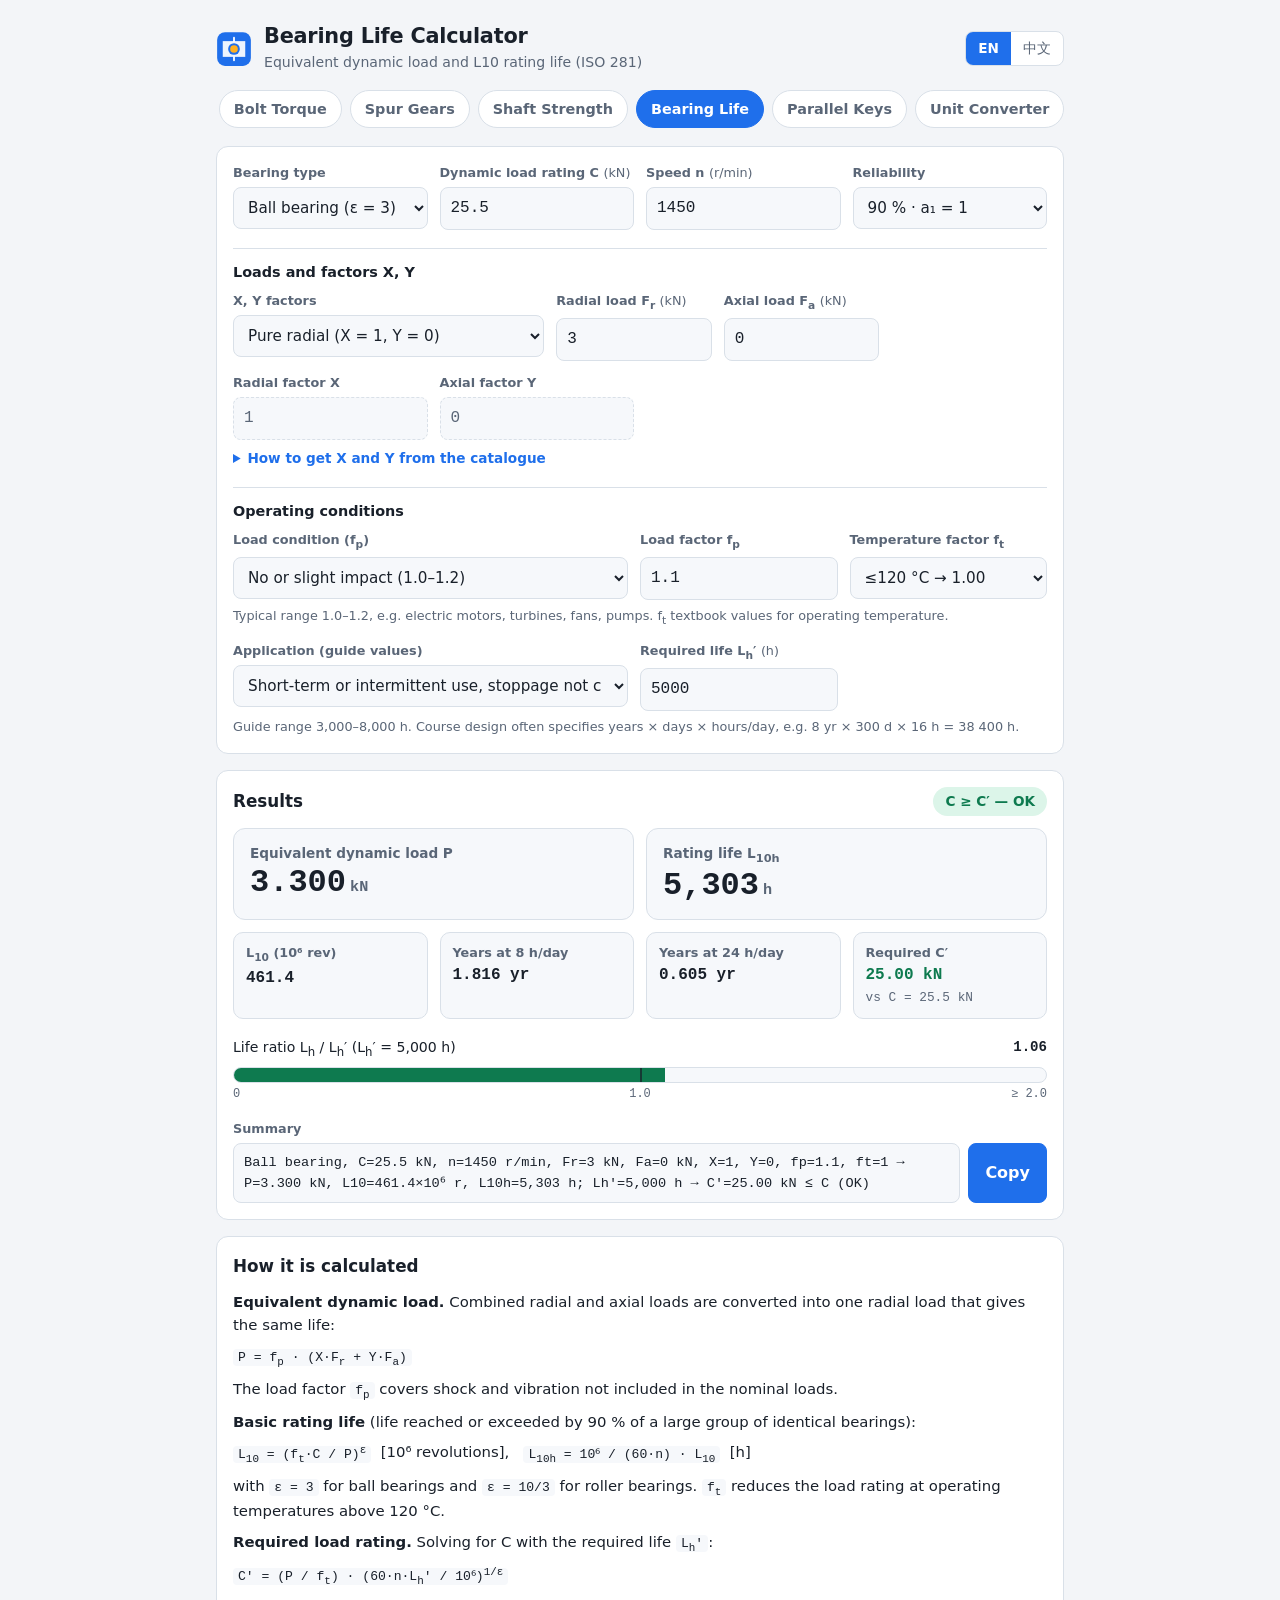
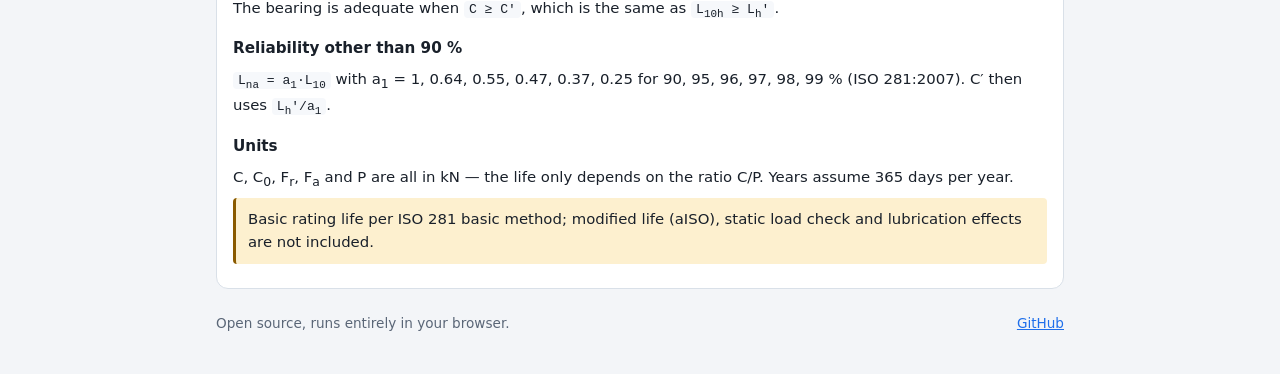
==== bearing.html @ fb66ada6 "Add gear, shaft, bearing, key and unit converter tools Spur gear geometry with profile shift and con" ====
<!doctype html>
<html lang="en">
<head>
<meta charset="utf-8">
<meta name="viewport" content="width=device-width, initial-scale=1">
<title>Bearing Life Calculator — L10 Rating Life &amp; Equivalent Dynamic Load</title>
<meta name="description" content="Free rolling bearing life calculator: equivalent dynamic load P, basic rating life L10 and L10h per ISO 281, required dynamic load rating C′, load, temperature and reliability factors.">
<meta property="og:type" content="website">
<meta property="og:title" content="Bearing Life Calculator — L10 Rating Life &amp; Equivalent Dynamic Load">
<meta property="og:description" content="Equivalent dynamic load, L10 / L10h rating life and required load rating C′ for ball and roller bearings (ISO 281 basic method). Fast, free, works offline.">
<meta name="theme-color" content="#f5f7fa" media="(prefers-color-scheme: light)">
<meta name="theme-color" content="#12161c" media="(prefers-color-scheme: dark)">
<link rel="icon" href="favicon.svg" type="image/svg+xml">
<link rel="stylesheet" href="style.css">
<link rel="stylesheet" href="bearing.css">
<script>
  // 中文用户：在首次绘制前先隐藏页面，等脚本把文字换成中文后再显示，避免先闪一下英文
  (function () {
    var l = null;
    try { l = localStorage.getItem('fitcalc-lang'); } catch (e) {}
    if (!l) l = (navigator.language || '').toLowerCase().indexOf('zh') === 0 ? 'zh' : 'en';
    if (l === 'zh') {
      var h = document.documentElement;
      h.classList.add('i18n-pending');
      setTimeout(function () { h.classList.remove('i18n-pending'); }, 1500);
    }
  })();
</script>
<script type="module" src="bearing-app.js"></script>
</head>
<body data-tool="bearing">
<div class="wrap">
  <header class="top">
    <div class="brand">
      <svg class="logo" viewBox="0 0 32 32" aria-hidden="true"><use href="favicon.svg#g"/></svg>
      <div>
        <h1 data-i18n="h1">Bearing Life Calculator</h1>
        <p class="sub" data-i18n="subtitle">Equivalent dynamic load and L10 rating life (ISO 281)</p>
      </div>
    </div>
    <div class="lang" role="group" aria-label="Language">
      <button type="button" id="lang-en" data-lang="en" aria-pressed="true">EN</button>
      <button type="button" id="lang-zh" data-lang="zh" aria-pressed="false">中文</button>
    </div>
  </header>

  <nav class="nav" id="site-nav" aria-label="Tools"></nav>

  <main>
    <section class="card" aria-labelledby="inputs-h">
      <h2 id="inputs-h" class="visually-hidden" data-i18n="inputsTitle">Inputs</h2>
      <div class="brg-grid">
        <div class="field">
          <label for="type" data-i18n="typeLabel">Bearing type</label>
          <select id="type"></select>
        </div>
        <div class="field">
          <label for="C" data-i18n="cLabel">Dynamic load rating C (kN)</label>
          <input id="C" type="number" inputmode="decimal" step="any" min="0" autocomplete="off">
        </div>
        <div class="field">
          <label for="n" data-i18n="nLabel">Speed n (r/min)</label>
          <input id="n" type="number" inputmode="decimal" step="any" min="0" autocomplete="off">
        </div>
        <div class="field">
          <label for="rel" data-i18n="relLabel">Reliability</label>
          <select id="rel"></select>
        </div>
      </div>

      <h3 class="brg-sub" data-i18n="loadTitle">Loads and factors X, Y</h3>
      <div class="brg-grid brg-grid-xy">
        <div class="field">
          <label for="xy" data-i18n="xyLabel">X, Y factors</label>
          <select id="xy"></select>
        </div>
        <div class="field">
          <label for="Fr" data-i18n="frLabel">Radial load Fr (kN)</label>
          <input id="Fr" type="number" inputmode="decimal" step="any" min="0" autocomplete="off">
        </div>
        <div class="field">
          <label for="Fa" data-i18n="faLabel">Axial load Fa (kN)</label>
          <input id="Fa" type="number" inputmode="decimal" step="any" min="0" autocomplete="off">
        </div>
        <div class="field" id="C0-field">
          <label for="C0" data-i18n="c0Label">Static rating C0 (kN)</label>
          <input id="C0" type="number" inputmode="decimal" step="any" min="0" autocomplete="off">
        </div>
      </div>
      <div class="brg-grid">
        <div class="field">
          <label for="X" data-i18n="xLabel">Radial factor X</label>
          <input id="X" type="number" inputmode="decimal" step="any" min="0" autocomplete="off">
        </div>
        <div class="field">
          <label for="Y" data-i18n="yLabel">Axial factor Y</label>
          <input id="Y" type="number" inputmode="decimal" step="any" min="0" autocomplete="off">
        </div>
      </div>
      <p class="hint" id="xy-hint" aria-live="polite"></p>
      <details class="brg-help">
        <summary data-i18n="xyHelpTitle">How to get X and Y from the catalogue</summary>
        <div data-i18n-html="xyHelpBody"></div>
        <div class="brg-table-wrap">
          <table class="brg-tab" id="dgbb-table" aria-describedby="dgbb-cap"></table>
        </div>
        <p class="hint" id="dgbb-cap" data-i18n="dgbbCaption"></p>
      </details>

      <h3 class="brg-sub" data-i18n="factorTitle">Operating conditions</h3>
      <div class="brg-grid brg-grid-2">
        <div class="field">
          <label for="fpPreset" data-i18n="fpPresetLabel">Load condition</label>
          <select id="fpPreset"></select>
        </div>
        <div class="field">
          <label for="fp" data-i18n="fpLabel">Load factor fp</label>
          <input id="fp" type="number" inputmode="decimal" step="0.05" min="1" autocomplete="off">
        </div>
        <div class="field">
          <label for="ft" data-i18n="ftLabel">Temperature factor ft</label>
          <select id="ft"></select>
        </div>
      </div>
      <p class="hint" id="fp-hint"></p>

      <div class="brg-grid brg-grid-life brg-block">
        <div class="field">
          <label for="lhPreset" data-i18n="lhPresetLabel">Application (guide)</label>
          <select id="lhPreset"></select>
        </div>
        <div class="field">
          <label for="Lh" data-i18n="lhLabel">Required life Lh′ (h)</label>
          <input id="Lh" type="number" inputmode="decimal" step="any" min="0" autocomplete="off">
        </div>
      </div>
      <p class="hint" id="lh-hint"></p>
      <div class="err" id="err" role="alert"></div>
    </section>

    <section class="card" id="results" aria-labelledby="results-h" aria-live="polite">
      <div class="results-head">
        <h2 id="results-h" data-i18n="resultsTitle">Results</h2>
        <span class="badge" id="badge"></span>
      </div>
      <div id="results-body">
        <div class="big-row">
          <div class="big">
            <div class="m-label" data-i18n="pLabel">Equivalent dynamic load P</div>
            <div class="big-val"><span id="r-P">–</span><small>kN</small></div>
          </div>
          <div class="big">
            <div class="m-label" id="r-life-label"></div>
            <div class="big-val"><span id="r-life">–</span><small>h</small></div>
          </div>
        </div>
        <div class="sec-grid brg-sec">
          <div class="metric"><div class="m-label" id="r-L-label"></div><div class="m-val" id="r-L"></div><div class="m-um" id="r-L2"></div></div>
          <div class="metric"><div class="m-label" data-i18n="y8Label">Years at 8 h/day</div><div class="m-val" id="r-y8"></div></div>
          <div class="metric"><div class="m-label" data-i18n="y24Label">Years at 24 h/day</div><div class="m-val" id="r-y24"></div></div>
          <div class="metric"><div class="m-label" data-i18n="creqLabel">Required C′</div><div class="m-val" id="r-creq"></div><div class="m-um" id="r-creq2"></div></div>
        </div>

        <div class="brg-ratio">
          <div class="brg-ratio-head">
            <span id="r-ratio-label"></span>
            <b id="r-ratio"></b>
          </div>
          <div class="brg-bar" id="bar" role="img"><span id="bar-fill"></span></div>
          <div class="brg-scale"><span>0</span><span>1.0</span><span>≥ 2.0</span></div>
        </div>

        <div class="summary">
          <div class="summary-label" data-i18n="summaryTitle">Summary</div>
          <div class="summary-row">
            <code id="summary" class="summary-text"></code>
            <button type="button" id="copy" class="btn" data-i18n="copy">Copy</button>
          </div>
        </div>
      </div>
    </section>

    <section class="card about" aria-labelledby="about-h">
      <h2 id="about-h" data-i18n="aboutTitle">How it is calculated</h2>
      <div id="about" data-i18n-html="aboutBody"></div>
      <p class="disclaimer" data-i18n="disclaimer">Basic rating life per ISO 281 basic method; modified life (aISO), static load check and lubrication effects are not included.</p>
    </section>
  </main>

  <footer class="foot">
    <span data-i18n="footerText">Open source, runs entirely in your browser.</span>
    <a href="https://github.com/sihuihe33-prog/fit-calculator" target="_blank" rel="noopener" data-i18n="footerLink">GitHub</a>
  </footer>
</div>
</body>
</html>
---- style.css ----
:root {
  --bg: #f3f5f8;
  --surface: #ffffff;
  --surface-2: #f6f8fb;
  --text: #19202a;
  --muted: #5a6677;
  --border: #d9e0e8;
  --accent: #1f6feb;
  --accent-text: #ffffff;
  --focus: #1f6feb;
  --hole: #2b7de9;
  --hole-fill: rgba(43, 125, 233, .22);
  --shaft: #e07a10;
  --shaft-fill: rgba(224, 122, 16, .24);
  --grid: #e3e8ee;
  --clearance: #0e7a4f;
  --clearance-bg: #dcf5e9;
  --transition: #8a5a00;
  --transition-bg: #fdf0cf;
  --interference: #b4232c;
  --interference-bg: #fde3e4;
  --error: #b4232c;
  --mono: ui-monospace, "SF Mono", Menlo, Consolas, "Liberation Mono", monospace;
  --sans: system-ui, -apple-system, "Segoe UI", Roboto, "PingFang SC", "Microsoft YaHei", "Noto Sans CJK SC", "Helvetica Neue", Arial, sans-serif;
  color-scheme: light dark;
}

@media (prefers-color-scheme: dark) {
  :root {
    --bg: #12161c;
    --surface: #1a2029;
    --surface-2: #212833;
    --text: #e6ebf2;
    --muted: #9aa7b8;
    --border: #2d3644;
    --accent: #5b9bff;
    --accent-text: #0b1220;
    --focus: #7db0ff;
    --hole: #6aa8ff;
    --hole-fill: rgba(106, 168, 255, .25);
    --shaft: #ffa94d;
    --shaft-fill: rgba(255, 169, 77, .25);
    --grid: #29313d;
    --clearance: #5fdca0;
    --clearance-bg: #12362a;
    --transition: #ffd166;
    --transition-bg: #3a2e0e;
    --interference: #ff8a90;
    --interference-bg: #401a1d;
    --error: #ff8a90;
  }
}

* { box-sizing: border-box; }

html { -webkit-text-size-adjust: 100%; }

body {
  margin: 0;
  background: var(--bg);
  color: var(--text);
  font-family: var(--sans);
  font-size: 16px;
  line-height: 1.55;
}

.wrap {
  max-width: 880px;
  margin: 0 auto;
  padding: 16px;
}

.visually-hidden {
  position: absolute !important;
  width: 1px; height: 1px;
  overflow: hidden;
  clip: rect(0 0 0 0);
  white-space: nowrap;
}

/* header */
.top {
  display: flex;
  align-items: center;
  justify-content: space-between;
  gap: 12px;
  padding: 8px 0 16px;
}
.brand { display: flex; align-items: center; gap: 12px; min-width: 0; }
.logo { width: 36px; height: 36px; flex: none; }
h1 { margin: 0; font-size: 1.3rem; line-height: 1.25; letter-spacing: -.01em; }
.sub { margin: 2px 0 0; color: var(--muted); font-size: .88rem; }

.lang {
  display: inline-flex;
  border: 1px solid var(--border);
  border-radius: 8px;
  overflow: hidden;
  background: var(--surface);
  flex: none;
}
.lang button {
  font: inherit;
  font-size: .85rem;
  padding: 6px 12px;
  border: 0;
  background: transparent;
  color: var(--muted);
  cursor: pointer;
}
.lang button[aria-pressed="true"] { background: var(--accent); color: var(--accent-text); font-weight: 600; }

/* cards */
.card {
  background: var(--surface);
  border: 1px solid var(--border);
  border-radius: 12px;
  padding: 16px;
  margin-bottom: 16px;
}
.card h2 { margin: 0 0 12px; font-size: 1.05rem; }

/* forms */
.grid-inputs { display: grid; grid-template-columns: 1fr 1fr; gap: 12px; }
.selects { display: grid; grid-template-columns: repeat(4, 1fr); gap: 12px; margin-top: 12px; }
.field { min-width: 0; }
label { display: block; font-size: .8rem; color: var(--muted); margin-bottom: 4px; font-weight: 600; }

input, select, .btn {
  font: inherit;
  color: var(--text);
}
input[type="number"], input[type="text"], select {
  width: 100%;
  min-height: 42px;
  padding: 8px 10px;
  background: var(--surface-2);
  border: 1px solid var(--border);
  border-radius: 8px;
  font-family: var(--mono);
  font-variant-numeric: tabular-nums;
  font-size: 1rem;
}
input[aria-invalid="true"] { border-color: var(--error); }
.err { min-height: 0; color: var(--error); font-size: .82rem; margin-top: 4px; }
.err:empty { display: none; }

:focus-visible { outline: 2px solid var(--focus); outline-offset: 2px; }

/* quick picks */
.quick { margin-top: 16px; }
.quick-title { font-size: .8rem; color: var(--muted); font-weight: 600; margin-bottom: 6px; }
.chips { display: flex; flex-wrap: wrap; gap: 8px; }
.chip {
  font: inherit;
  font-size: .82rem;
  display: inline-flex;
  flex-direction: column;
  align-items: flex-start;
  gap: 0;
  padding: 6px 10px;
  line-height: 1.3;
  border: 1px solid var(--border);
  border-radius: 8px;
  background: var(--surface-2);
  color: var(--text);
  cursor: pointer;
  text-align: left;
}
.chip b { font-family: var(--mono); font-size: .92rem; }
.chip span { color: var(--muted); font-size: .75rem; }
.chip:hover { border-color: var(--accent); }
.chip[aria-pressed="true"] { background: var(--accent); border-color: var(--accent); color: var(--accent-text); }
.chip[aria-pressed="true"] span { color: inherit; opacity: .85; }
.use { margin: 10px 0 0; color: var(--muted); font-size: .88rem; min-height: 1.4em; }
.use:empty { display: none; }

/* results */
.results-head { display: flex; align-items: center; justify-content: space-between; gap: 12px; margin-bottom: 12px; }
.results-head h2 { margin: 0; }
.badge {
  font-size: .85rem;
  font-weight: 700;
  padding: 4px 12px;
  border-radius: 999px;
  white-space: nowrap;
}
.badge.clearance { color: var(--clearance); background: var(--clearance-bg); }
.badge.transition { color: var(--transition); background: var(--transition-bg); }
.badge.interference { color: var(--interference); background: var(--interference-bg); }

.notice {
  color: var(--error);
  background: var(--interference-bg);
  border-radius: 8px;
  padding: 10px 12px;
  font-size: .92rem;
}

.table-wrap { overflow-x: auto; }
table.data { width: 100%; border-collapse: collapse; font-size: .92rem; }
table.data th, table.data td { padding: 8px 8px; border-bottom: 1px solid var(--border); text-align: right; vertical-align: top; }
table.data th:first-child, table.data td:first-child { text-align: left; color: var(--muted); font-weight: 500; padding-left: 0; }
table.data thead th { font-size: .8rem; color: var(--muted); border-bottom: 2px solid var(--border); }
table.data thead th[data-i18n="hole"] { color: var(--hole); }
table.data thead th[data-i18n="shaft"] { color: var(--shaft); }
table.data td { font-family: var(--mono); font-variant-numeric: tabular-nums; }
table.data td .sub-v { display: block; color: var(--muted); font-size: .8rem; }
table.data td.code { font-weight: 700; }

.clearances { display: grid; grid-template-columns: 1fr 1fr; gap: 12px; margin-top: 16px; }
.metric {
  background: var(--surface-2);
  border: 1px solid var(--border);
  border-radius: 10px;
  padding: 10px 12px;
}
.metric .m-label { font-size: .8rem; color: var(--muted); font-weight: 600; }
.metric .m-val { font-family: var(--mono); font-variant-numeric: tabular-nums; font-size: 1.15rem; font-weight: 700; }
.metric .m-um { font-family: var(--mono); color: var(--muted); font-size: .8rem; }

.summary { margin-top: 16px; }
.summary-label { font-size: .8rem; color: var(--muted); font-weight: 600; margin-bottom: 4px; }
.summary-row { display: flex; gap: 8px; align-items: stretch; }
.summary-text {
  flex: 1;
  min-width: 0;
  background: var(--surface-2);
  border: 1px solid var(--border);
  border-radius: 8px;
  padding: 8px 10px;
  font-family: var(--mono);
  font-size: .85rem;
  overflow-wrap: anywhere;
  user-select: all;
}
.btn {
  flex: none;
  padding: 0 16px;
  min-height: 42px;
  border: 1px solid var(--accent);
  background: var(--accent);
  color: var(--accent-text);
  border-radius: 8px;
  font-weight: 600;
  cursor: pointer;
}
.btn:hover { filter: brightness(1.08); }

/* diagram */
.diagram { width: 100%; }
.diagram svg { display: block; width: 100%; height: auto; }
.diagram .grid { stroke: var(--grid); stroke-width: 1; }
.diagram .zero { stroke: var(--text); stroke-width: 1.5; }
.diagram .z-hole { fill: var(--hole-fill); stroke: var(--hole); stroke-width: 1.5; }
.diagram .z-shaft { fill: var(--shaft-fill); stroke: var(--shaft); stroke-width: 1.5; }
.diagram text { font-family: var(--mono); font-size: 12px; fill: var(--muted); }
.diagram .halo { paint-order: stroke; stroke: var(--surface); stroke-width: 3px; stroke-linejoin: round; }
.diagram .t-zero { fill: var(--text); font-weight: 700; }
.diagram .t-hole { fill: var(--hole); font-weight: 700; font-size: 13px; }
.diagram .t-shaft { fill: var(--shaft); font-weight: 700; font-size: 13px; }
.diagram .t-dev { fill: var(--text); }
.diagram .empty { color: var(--muted); font-size: .9rem; padding: 24px 0; text-align: center; }

/* about */
.about p, .about li { font-size: .93rem; }
.about ul { padding-left: 1.2em; margin: .4em 0; }
.about p { margin: .5em 0; }
.disclaimer {
  margin-top: 14px;
  padding: 10px 12px;
  border-left: 3px solid var(--transition);
  background: var(--transition-bg);
  border-radius: 4px;
  font-size: .88rem;
}

.foot {
  display: flex;
  flex-wrap: wrap;
  gap: 8px 16px;
  justify-content: space-between;
  color: var(--muted);
  font-size: .85rem;
  padding: 8px 0 24px;
}
.foot a { color: var(--accent); }

@media (max-width: 640px) {
  .selects { grid-template-columns: 1fr 1fr; }
  .grid-inputs { grid-template-columns: 1fr; }
  h1 { font-size: 1.1rem; }
  .sub { display: none; }
  .logo { width: 30px; height: 30px; }
  .clearances { grid-template-columns: 1fr; }
  table.data { font-size: .85rem; }
  table.data th, table.data td { padding: 7px 4px; }
  .summary-row { flex-direction: column; }
  .btn { min-height: 40px; }
}

/* ---- site nav ---- */
/* 工具多了以后单行横向滚动，避免在手机上挤成好几行 */
.nav {
  display: flex; gap: 8px; margin: 0 0 16px; flex-wrap: nowrap;
  overflow-x: auto; scrollbar-width: none; -webkit-overflow-scrolling: touch;
  padding-bottom: 2px;
}
.nav::-webkit-scrollbar { display: none; }
.nav a {
  flex: none; white-space: nowrap;
  padding: 7px 14px;
  border: 1px solid var(--border);
  border-radius: 999px;
  background: var(--surface);
  color: var(--muted);
  font-size: .9rem;
  font-weight: 600;
  text-decoration: none;
}
.nav a:hover { border-color: var(--accent); color: var(--text); }
.nav a[aria-current="page"] { background: var(--accent); border-color: var(--accent); color: var(--accent-text); }

/* ---- bolt torque page ---- */
:root {
  --seg-pitch: #0e7a4f;
  --seg-thread: #e07a10;
  --seg-head: #2b7de9;
}
@media (prefers-color-scheme: dark) {
  :root { --seg-pitch: #5fdca0; --seg-thread: #ffa94d; --seg-head: #6aa8ff; }
}
.bolt-inputs { display: grid; grid-template-columns: repeat(4, 1fr); gap: 12px; }
.bolt-friction { display: grid; grid-template-columns: 2fr 1fr 1fr 1fr; gap: 12px; margin-top: 12px; }
.hint { color: var(--muted); font-size: .8rem; margin: 6px 0 0; }
.big-row { display: grid; grid-template-columns: 1fr 1fr; gap: 12px; }
.big {
  background: var(--surface-2);
  border: 1px solid var(--border);
  border-radius: 12px;
  padding: 14px 16px;
}
.big .m-label { font-size: .85rem; color: var(--muted); font-weight: 600; }
.big .big-val { font-family: var(--mono); font-variant-numeric: tabular-nums; font-size: 2rem; font-weight: 700; line-height: 1.2; }
.big .big-val small { font-size: .95rem; font-weight: 600; color: var(--muted); margin-left: 4px; }
.sec-grid { display: grid; grid-template-columns: repeat(5, 1fr); gap: 12px; margin-top: 12px; }
.sec-grid .metric .m-val { font-size: 1rem; }
.breakdown { margin-top: 20px; }
.breakdown h3, .ref-title { margin: 0 0 8px; font-size: .95rem; }
.stack { display: flex; height: 28px; border-radius: 8px; overflow: hidden; border: 1px solid var(--border); background: var(--surface-2); }
.stack > span { display: block; min-width: 0; }
.seg-pitch { background: var(--seg-pitch); }
.seg-thread { background: var(--seg-thread); }
.seg-head { background: var(--seg-head); }
.legend { list-style: none; margin: 10px 0 0; padding: 0; display: flex; flex-wrap: wrap; gap: 6px 16px; font-size: .88rem; }
.legend li { display: flex; align-items: center; gap: 6px; }
.legend i { width: 12px; height: 12px; border-radius: 3px; flex: none; }
.legend b { font-family: var(--mono); font-variant-numeric: tabular-nums; }
.ref-wrap { overflow-x: auto; max-height: 420px; overflow-y: auto; }
table.ref { width: 100%; border-collapse: collapse; font-size: .92rem; }
table.ref th, table.ref td { padding: 7px 8px; border-bottom: 1px solid var(--border); text-align: right; font-variant-numeric: tabular-nums; }
table.ref th:first-child, table.ref td:first-child { text-align: left; }
table.ref thead th { position: sticky; top: 0; background: var(--surface); font-size: .8rem; color: var(--muted); border-bottom: 2px solid var(--border); }
table.ref td { font-family: var(--mono); }
table.ref tbody tr { cursor: pointer; }
table.ref tbody tr:hover { background: var(--surface-2); }
table.ref tbody tr.sel { background: var(--accent); color: var(--accent-text); font-weight: 700; }
table.ref tbody tr.sel td { border-color: var(--accent); }
.about h3 { font-size: .95rem; margin: 1em 0 .2em; }
.about code { font-family: var(--mono); font-size: .88em; background: var(--surface-2); padding: 1px 5px; border-radius: 4px; overflow-wrap: anywhere; }

@media (max-width: 640px) {
  .bolt-inputs { grid-template-columns: 1fr 1fr; }
  .bolt-friction { grid-template-columns: 1fr 1fr; }
  .bolt-friction .field:first-child { grid-column: 1 / -1; }
  .sec-grid { grid-template-columns: 1fr 1fr; }
  .big .big-val { font-size: 1.6rem; }
  .big { padding: 12px; }
}

/* 中文界面加载前隐藏页面，防止先闪一下英文（见页面头部的内联脚本） */
html.i18n-pending body { visibility: hidden; }

/* ---- home: tool directory ---- */
.tool-grid {
  list-style: none; margin: 0 0 16px; padding: 0;
  display: grid; gap: 12px; grid-template-columns: repeat(auto-fill, minmax(240px, 1fr));
}
.tool-card {
  display: flex; flex-direction: column; gap: 6px; height: 100%;
  padding: 16px; border: 1px solid var(--border); border-radius: 12px;
  background: var(--surface); color: var(--text); text-decoration: none;
  transition: border-color .15s, transform .15s;
}
.tool-card:hover { border-color: var(--accent); transform: translateY(-1px); }
.tool-card:focus-visible { outline: 2px solid var(--focus); outline-offset: 2px; }
.tool-name { font-weight: 700; font-size: 1.05rem; }
.tool-desc { color: var(--muted); font-size: .92rem; line-height: 1.5; flex: 1; }
.tool-open { color: var(--accent); font-weight: 600; font-size: .9rem; }
.note { color: var(--muted); font-size: .88rem; line-height: 1.6; }
---- bearing.css ----
/* 轴承寿命页面专用样式（共享样式见 style.css） */
.brg-grid { display: grid; grid-template-columns: repeat(4, 1fr); gap: 12px; }
.brg-grid + .brg-grid, .brg-block { margin-top: 12px; }
.brg-grid-2 { grid-template-columns: 2fr 1fr 1fr; }
.brg-grid-xy { grid-template-columns: 2fr 1fr 1fr 1fr; }
.brg-grid-life { grid-template-columns: 2fr 1fr 1fr; }
.brg-sub { margin: 18px 0 8px; font-size: .9rem; padding-top: 12px; border-top: 1px solid var(--border); }
.field .unit { font-weight: 500; }
input[readonly] { color: var(--muted); border-style: dashed; }
.field[hidden] { display: none; }
.hint.warn { color: var(--transition); }

details.brg-help { margin-top: 8px; font-size: .86rem; }
details.brg-help summary { cursor: pointer; color: var(--accent); font-weight: 600; font-size: .85rem; }
details.brg-help p { margin: .5em 0; }
.brg-table-wrap { overflow-x: auto; }
table.brg-tab { border-collapse: collapse; font-size: .82rem; margin: 6px 0; }
table.brg-tab th, table.brg-tab td { padding: 4px 8px; border-bottom: 1px solid var(--border); text-align: right; font-variant-numeric: tabular-nums; }
table.brg-tab th:first-child, table.brg-tab td:first-child { text-align: left; color: var(--muted); font-weight: 600; }
table.brg-tab td { font-family: var(--mono); }

.badge.pass { color: var(--clearance); background: var(--clearance-bg); }
.badge.fail { color: var(--interference); background: var(--interference-bg); }
.brg-sec { grid-template-columns: repeat(4, 1fr); }
.brg-sec .metric .m-val.ok { color: var(--clearance); }
.brg-sec .metric .m-val.bad { color: var(--interference); }

.brg-ratio { margin-top: 18px; }
.brg-ratio-head { display: flex; justify-content: space-between; gap: 8px; font-size: .88rem; margin-bottom: 6px; }
.brg-ratio-head b { font-family: var(--mono); font-variant-numeric: tabular-nums; }
.brg-bar { position: relative; height: 16px; border-radius: 8px; background: var(--surface-2); border: 1px solid var(--border); overflow: hidden; }
.brg-bar > span { position: absolute; left: 0; top: 0; bottom: 0; background: var(--clearance); }
.brg-bar.fail > span { background: var(--interference); }
/* 刻度线：标尺 0–2 倍，中线表示刚好满足 Lh′ */
.brg-bar::after { content: ""; position: absolute; left: 50%; top: -1px; bottom: -1px; width: 2px; background: var(--text); opacity: .7; }
.brg-scale { display: flex; justify-content: space-between; font-family: var(--mono); font-size: .75rem; color: var(--muted); margin-top: 2px; }

@media (max-width: 640px) {
  .brg-grid, .brg-grid-2, .brg-grid-xy, .brg-grid-life { grid-template-columns: 1fr 1fr; }
  .brg-grid-2 .field:first-child, .brg-grid-xy .field:first-child, .brg-grid-life .field:first-child { grid-column: 1 / -1; }
  .brg-sec { grid-template-columns: 1fr 1fr; }
}

/* 下拉框文字较长，用无衬线字体以免在手机上被截断 */
#type, #rel, #xy, #fpPreset, #ft, #lhPreset { font-family: var(--sans); font-size: .95rem; }
/* 中间刻度 1.0 精确对准 50 % 位置 */
.brg-scale { position: relative; }
.brg-scale span:nth-child(2) { position: absolute; left: 50%; transform: translateX(-50%); }
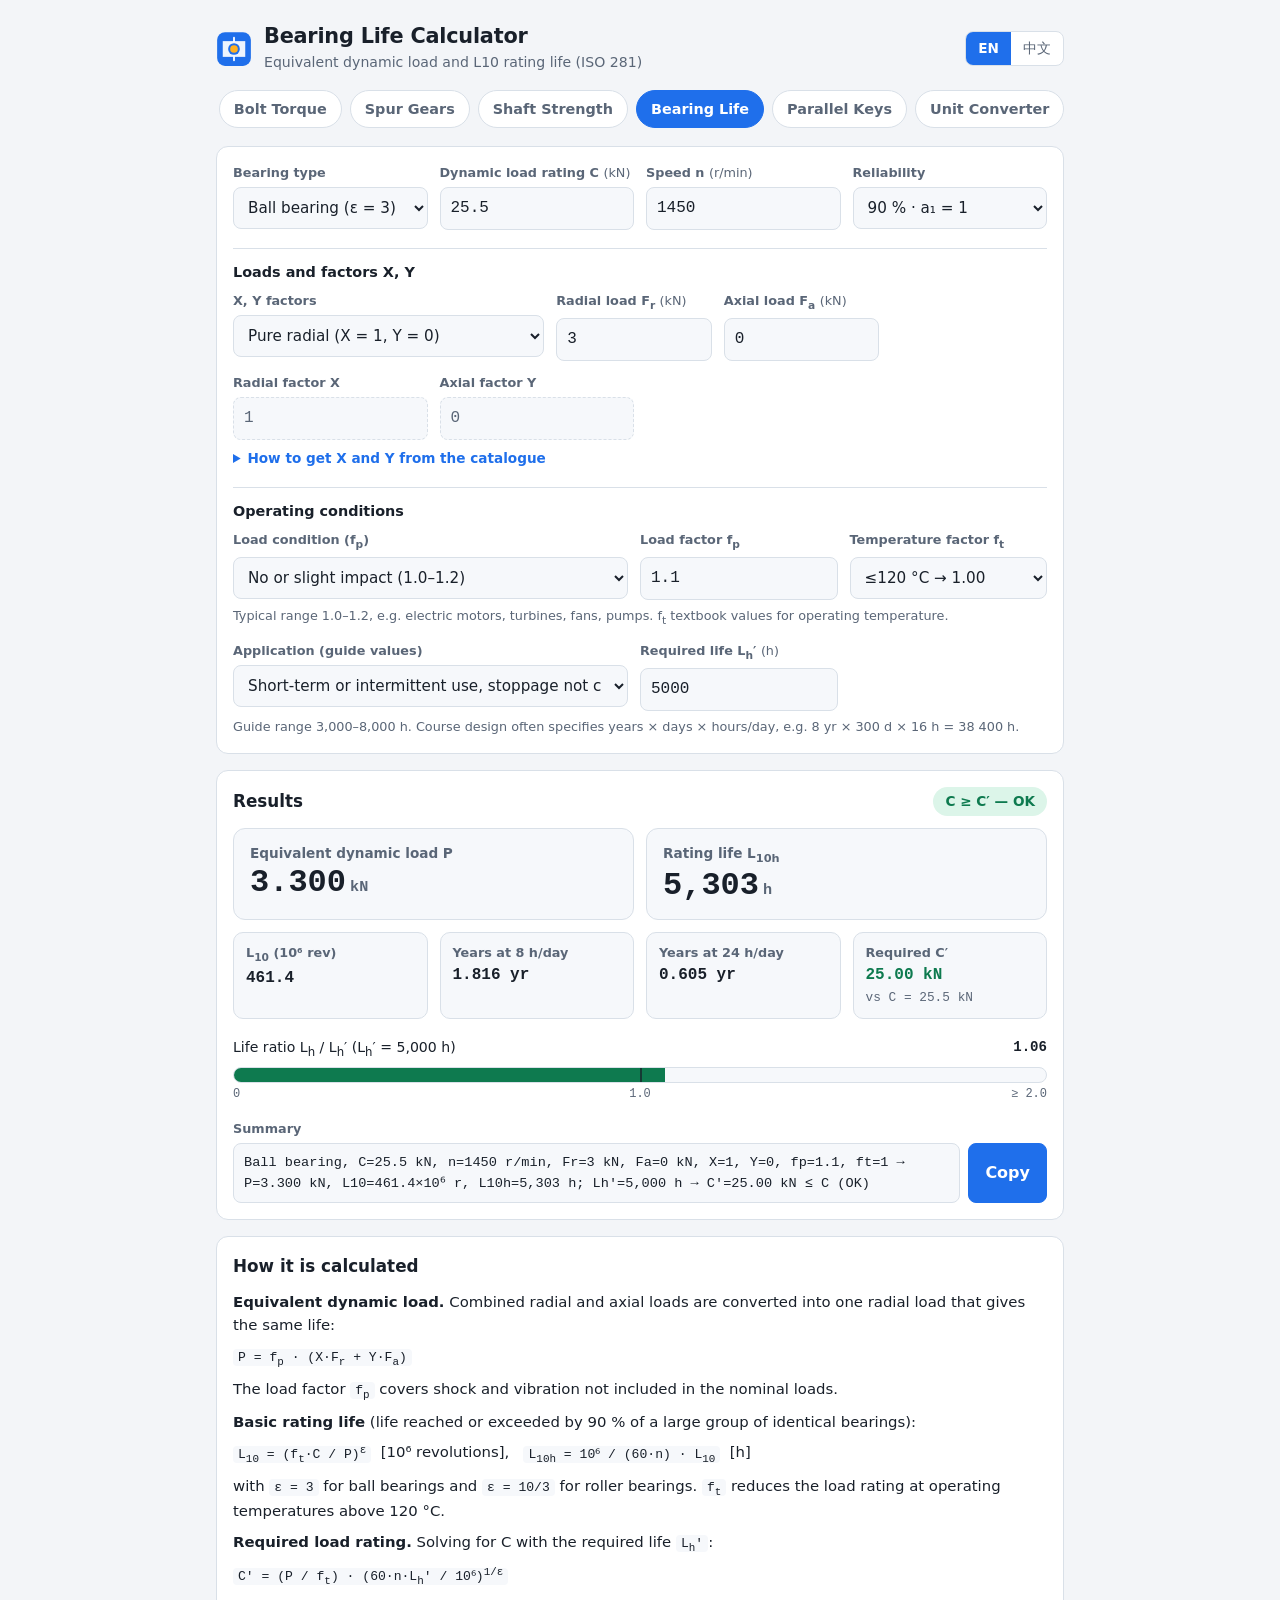
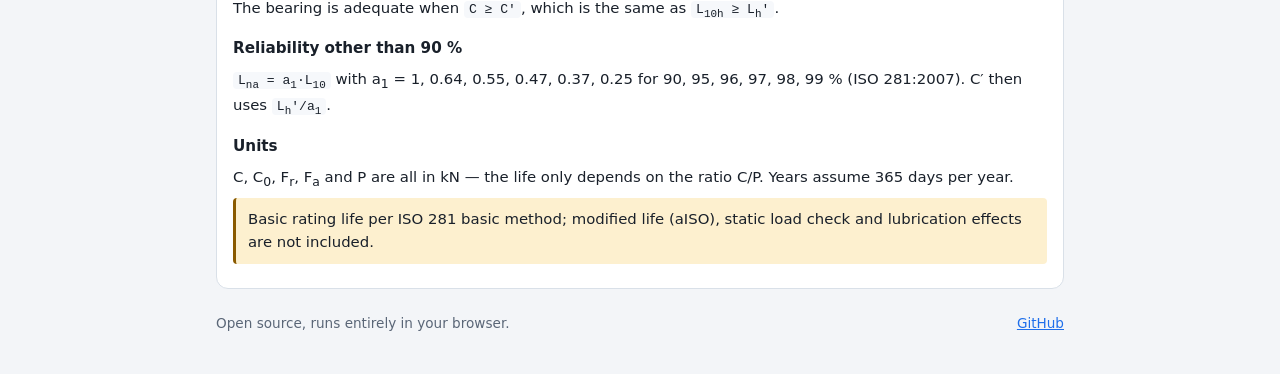
==== commit 289559ab: "Make switching between tools near-instant Prerender same-site links on hover via speculation rules, " ====
--- a/bearing.html
+++ b/bearing.html
@@ -11,8 +11,8 @@
 <meta name="theme-color" content="#f5f7fa" media="(prefers-color-scheme: light)">
 <meta name="theme-color" content="#12161c" media="(prefers-color-scheme: dark)">
 <link rel="icon" href="favicon.svg" type="image/svg+xml">
-<link rel="stylesheet" href="style.css">
-<link rel="stylesheet" href="bearing.css">
+<link rel="stylesheet" href="style.css?v=96fa23a0">
+<link rel="stylesheet" href="bearing.css?v=03c7fd35">
 <script>
   // 中文用户：在首次绘制前先隐藏页面，等脚本把文字换成中文后再显示，避免先闪一下英文
   (function () {
@@ -26,7 +26,9 @@
     }
   })();
 </script>
-<script type="module" src="bearing-app.js"></script>
+<link rel="modulepreload" href="site.js?v=bf0267f5">
+<link rel="modulepreload" href="bearing.js?v=8b79b71f">
+<script type="module" blocking="render" src="bearing-app.js?v=a33d2b37"></script>
 </head>
 <body data-tool="bearing">
 <div class="wrap">
--- a/style.css
+++ b/style.css
@@ -381,20 +381,105 @@
 /* 中文界面加载前隐藏页面，防止先闪一下英文（见页面头部的内联脚本） */
 html.i18n-pending body { visibility: hidden; }
 
-/* ---- home: tool directory ---- */
+/* ---- home ---- */
+body[data-tool="home"] #site-nav { display: none; } /* 首页用卡片导航，顶部药丸导航隐藏 */
+
+.hero {
+  position: relative; overflow: hidden;
+  margin: 4px 0 28px; padding: 32px 24px;
+  border: 1px solid var(--border); border-radius: 20px;
+  background:
+    radial-gradient(120% 140% at 100% 0%, color-mix(in srgb, var(--accent) 16%, transparent) 0%, transparent 55%),
+    radial-gradient(90% 120% at 0% 100%, color-mix(in srgb, #7c3aed 10%, transparent) 0%, transparent 60%),
+    var(--surface);
+}
+/* 背景里淡淡的齿轮轮廓，纯装饰 */
+.hero::after {
+  content: ""; position: absolute; right: -40px; top: -40px; width: 220px; height: 220px;
+  border-radius: 50%; opacity: .07;
+  background: repeating-conic-gradient(var(--text) 0 6deg, transparent 6deg 22.5deg);
+  -webkit-mask: radial-gradient(circle, transparent 0 46%, #000 47% 62%, transparent 63%);
+          mask: radial-gradient(circle, transparent 0 46%, #000 47% 62%, transparent 63%);
+  pointer-events: none;
+}
+.hero-eyebrow {
+  display: inline-block; margin: 0 0 12px; padding: 4px 10px; border-radius: 999px;
+  background: color-mix(in srgb, var(--accent) 12%, transparent); color: var(--accent);
+  font-size: .8rem; font-weight: 700; letter-spacing: .02em;
+}
+.hero-title { margin: 0 0 12px; font-size: clamp(1.6rem, 4.6vw, 2.4rem); line-height: 1.2; letter-spacing: -.01em; }
+.hero-text { margin: 0 0 20px; max-width: 46em; color: var(--muted); font-size: 1rem; line-height: 1.7; }
+.hero-stats { list-style: none; margin: 0; padding: 0; display: flex; flex-wrap: wrap; gap: 8px; }
+.hero-stats li {
+  padding: 6px 12px; border-radius: 10px; border: 1px solid var(--border);
+  background: var(--surface-2); font-size: .85rem; font-weight: 600; color: var(--text);
+}
+
+.grid-title { margin: 0 0 12px; font-size: 1rem; color: var(--muted); font-weight: 700; letter-spacing: .02em; }
 .tool-grid {
-  list-style: none; margin: 0 0 16px; padding: 0;
-  display: grid; gap: 12px; grid-template-columns: repeat(auto-fill, minmax(240px, 1fr));
+  list-style: none; margin: 0 0 20px; padding: 0;
+  display: grid; gap: 14px; grid-template-columns: repeat(auto-fill, minmax(250px, 1fr));
 }
 .tool-card {
-  display: flex; flex-direction: column; gap: 6px; height: 100%;
-  padding: 16px; border: 1px solid var(--border); border-radius: 12px;
+  --tc: var(--c);
+  position: relative; display: flex; flex-direction: column; gap: 8px; height: 100%;
+  padding: 18px; border: 1px solid var(--border); border-radius: 16px;
   background: var(--surface); color: var(--text); text-decoration: none;
-  transition: border-color .15s, transform .15s;
-}
-.tool-card:hover { border-color: var(--accent); transform: translateY(-1px); }
-.tool-card:focus-visible { outline: 2px solid var(--focus); outline-offset: 2px; }
-.tool-name { font-weight: 700; font-size: 1.05rem; }
-.tool-desc { color: var(--muted); font-size: .92rem; line-height: 1.5; flex: 1; }
-.tool-open { color: var(--accent); font-weight: 600; font-size: .9rem; }
+  transition: border-color .18s, box-shadow .18s, transform .18s;
+}
+@media (prefers-color-scheme: dark) { .tool-card { --tc: var(--cd); } }
+.tool-card::before { /* 顶部一条工具主题色 */
+  content: ""; position: absolute; left: 18px; right: 18px; top: -1px; height: 3px;
+  border-radius: 0 0 3px 3px; background: var(--tc); opacity: 0; transition: opacity .18s;
+}
+.tool-card:hover {
+  border-color: color-mix(in srgb, var(--tc) 55%, var(--border));
+  box-shadow: 0 10px 28px -12px color-mix(in srgb, var(--tc) 45%, transparent);
+  transform: translateY(-3px);
+}
+.tool-card:hover::before { opacity: 1; }
+.tool-card:focus-visible { outline: 2px solid var(--tc); outline-offset: 2px; }
+.tool-head { display: flex; align-items: center; justify-content: space-between; gap: 8px; margin-bottom: 4px; }
+.tool-icon {
+  display: grid; place-items: center; width: 46px; height: 46px; border-radius: 12px;
+  background: color-mix(in srgb, var(--tc) 13%, transparent); color: var(--tc);
+}
+.tool-icon svg { width: 26px; height: 26px; }
+.tool-tag {
+  padding: 3px 8px; border-radius: 6px; border: 1px solid var(--border);
+  font-family: var(--mono); font-size: .72rem; color: var(--muted); white-space: nowrap;
+}
+.tool-name { font-weight: 700; font-size: 1.1rem; }
+.tool-desc { color: var(--muted); font-size: .92rem; line-height: 1.55; flex: 1; }
+.tool-open { color: var(--tc); font-weight: 700; font-size: .9rem; }
+.tool-open span { display: inline-block; transition: transform .18s; }
+.tool-card:hover .tool-open span { transform: translateX(4px); }
+@media (prefers-reduced-motion: reduce) {
+  .tool-card, .tool-open span { transition: none; }
+  .tool-card:hover { transform: none; }
+}
+@media (max-width: 480px) {
+  .hero { padding: 24px 18px; border-radius: 16px; margin-bottom: 22px; }
+  .hero-text { font-size: .95rem; }
+  .tool-grid { gap: 10px; }
+  /* 手机上改为横排紧凑卡片：左侧图标，右侧名称和说明，一屏能看到大部分工具 */
+  .tool-card {
+    display: grid; grid-template-columns: 46px 1fr auto; grid-template-rows: auto auto;
+    column-gap: 14px; row-gap: 2px; align-items: center; padding: 14px;
+  }
+  .tool-head { grid-row: 1 / 3; margin: 0; }
+  .tool-tag, .tool-open { display: none; }
+  .tool-name { grid-column: 2; font-size: 1rem; }
+  .tool-desc { grid-column: 2; font-size: .85rem; line-height: 1.45; }
+  .tool-card::after { content: "›"; grid-column: 3; grid-row: 1 / 3; color: var(--muted); font-size: 1.4rem; }
+}
 .note { color: var(--muted); font-size: .88rem; line-height: 1.6; }
+
+/* ---- 跨页面切换动画（View Transitions）：页头和导航保持不动，只让内容淡入淡出 ---- */
+@view-transition { navigation: auto; }
+.top { view-transition-name: site-header; }
+#site-nav { view-transition-name: site-nav; }
+::view-transition-old(root), ::view-transition-new(root) { animation-duration: .16s; }
+@media (prefers-reduced-motion: reduce) {
+  @view-transition { navigation: none; }
+}
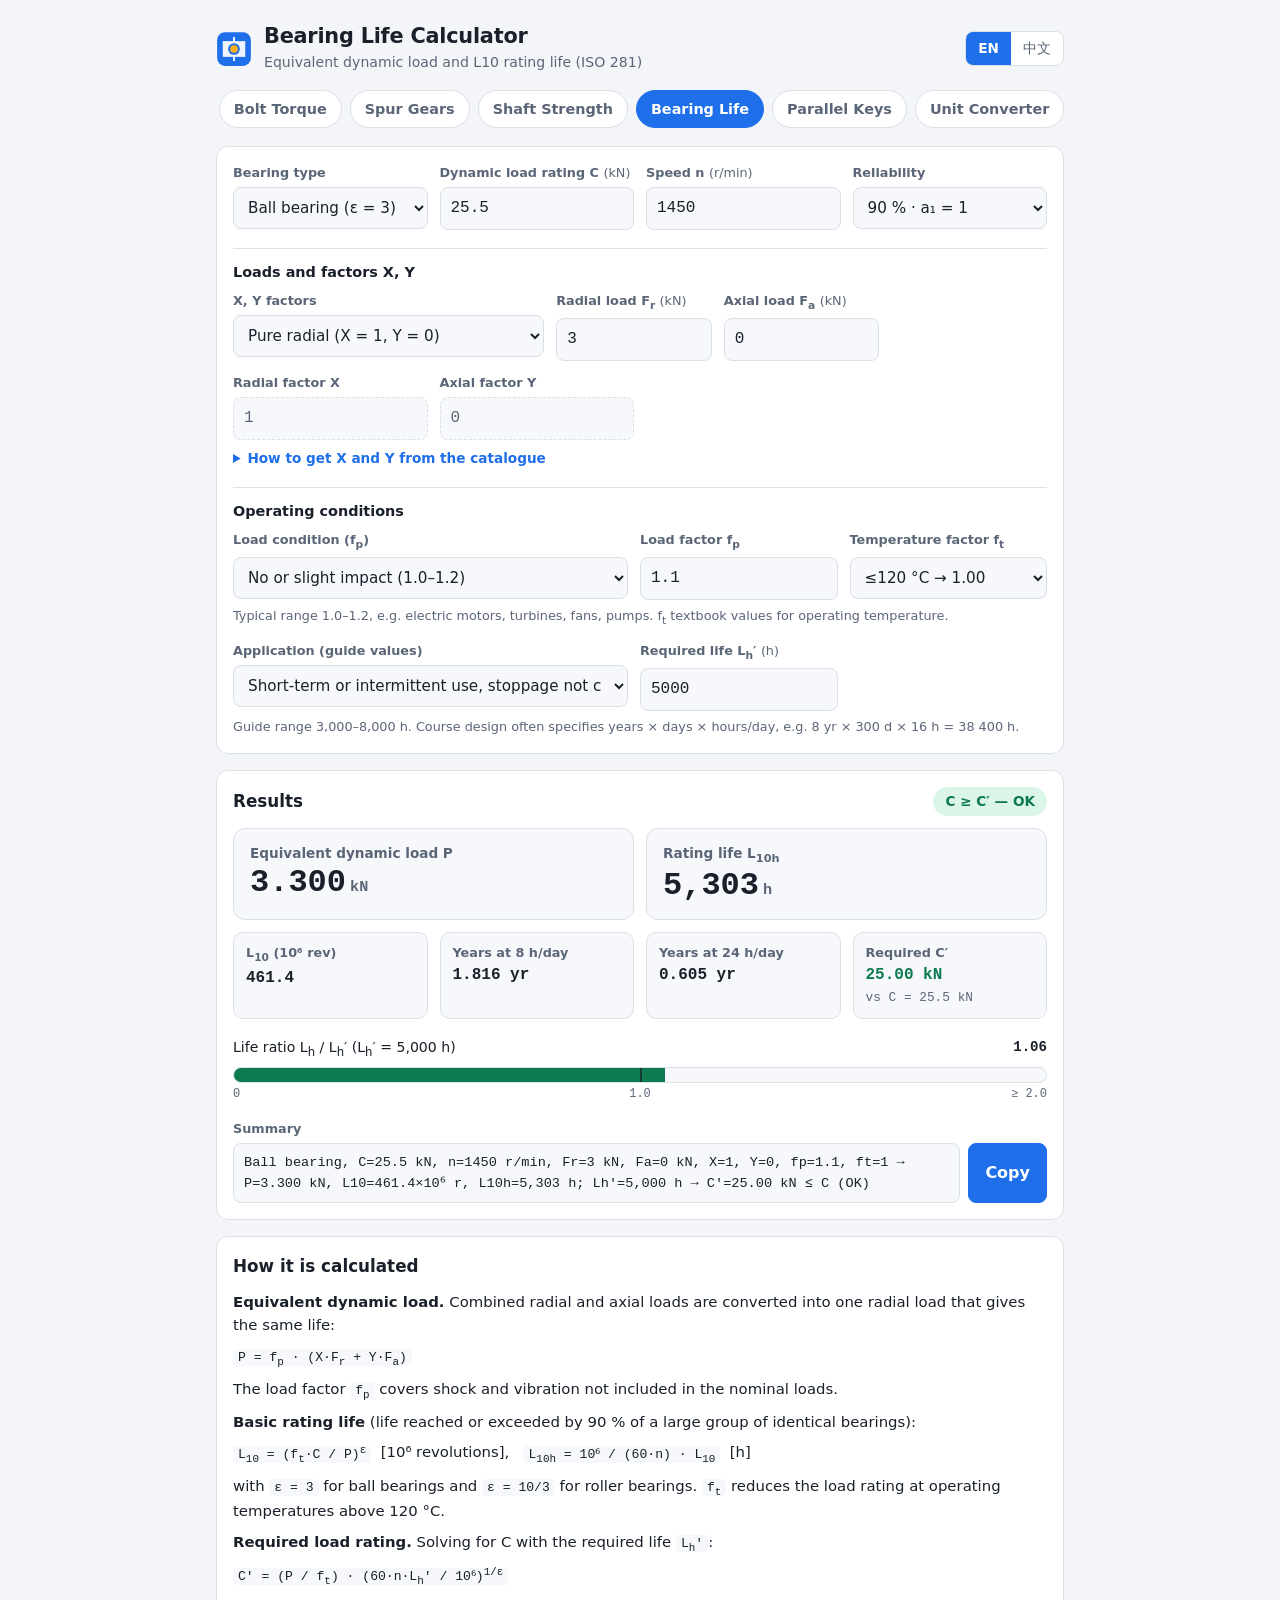
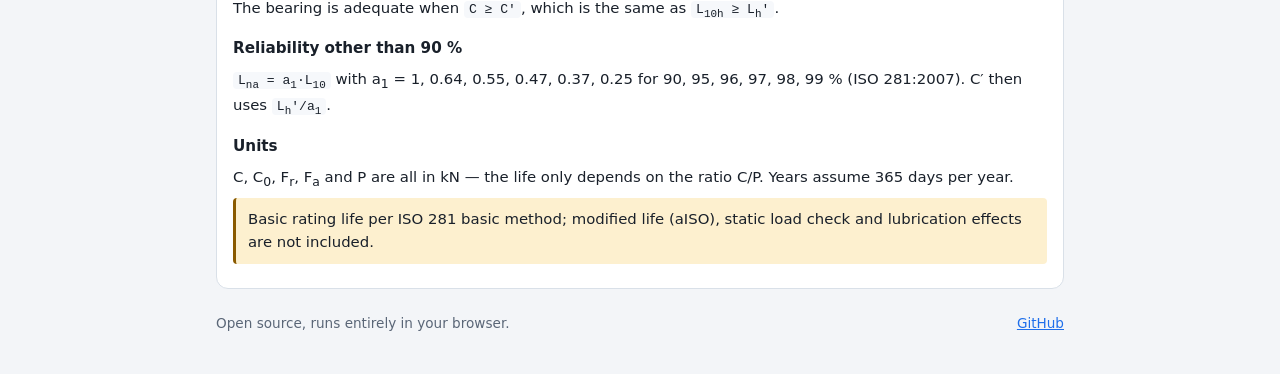
==== commit 0e6db33f: "Add design handbook for undergraduate reducer course design - handbook.html / handbook-app.js / hand" ====
--- a/bearing.html
+++ b/bearing.html
@@ -11,7 +11,7 @@
 <meta name="theme-color" content="#f5f7fa" media="(prefers-color-scheme: light)">
 <meta name="theme-color" content="#12161c" media="(prefers-color-scheme: dark)">
 <link rel="icon" href="favicon.svg" type="image/svg+xml">
-<link rel="stylesheet" href="style.css?v=96fa23a0">
+<link rel="stylesheet" href="style.css?v=ecdf4efd">
 <link rel="stylesheet" href="bearing.css?v=03c7fd35">
 <script>
   // 中文用户：在首次绘制前先隐藏页面，等脚本把文字换成中文后再显示，避免先闪一下英文
@@ -26,9 +26,9 @@
     }
   })();
 </script>
-<link rel="modulepreload" href="site.js?v=bf0267f5">
+<link rel="modulepreload" href="site.js?v=dc76b3df">
 <link rel="modulepreload" href="bearing.js?v=8b79b71f">
-<script type="module" blocking="render" src="bearing-app.js?v=a33d2b37"></script>
+<script type="module" blocking="render" src="bearing-app.js?v=497f54ae"></script>
 </head>
 <body data-tool="bearing">
 <div class="wrap">
--- a/style.css
+++ b/style.css
@@ -420,6 +420,37 @@
   list-style: none; margin: 0 0 20px; padding: 0;
   display: grid; gap: 14px; grid-template-columns: repeat(auto-fill, minmax(250px, 1fr));
 }
+/* 首页的设计手册入口横幅 */
+.hb-banner {
+  display: flex;
+  align-items: center;
+  gap: 14px;
+  margin: 0 0 20px;
+  padding: 16px 18px;
+  border: 1px solid var(--border);
+  border-radius: 14px;
+  background: linear-gradient(135deg, var(--hole-fill), transparent 70%), var(--surface);
+  color: var(--text);
+  text-decoration: none;
+  transition: border-color .15s, transform .15s;
+}
+.hb-banner:hover { border-color: var(--accent); transform: translateY(-1px); }
+.hb-banner-icon {
+  flex: none;
+  display: grid;
+  place-items: center;
+  width: 44px; height: 44px;
+  border-radius: 12px;
+  background: var(--accent);
+  color: var(--accent-text);
+}
+.hb-banner-icon svg { width: 24px; height: 24px; }
+.hb-banner-body { flex: 1; min-width: 0; }
+.hb-banner-title { display: block; font-weight: 700; font-size: 1.05rem; }
+.hb-banner-desc { display: block; color: var(--muted); font-size: .88rem; line-height: 1.55; margin-top: 2px; }
+.hb-banner-go { flex: none; color: var(--accent); font-size: 1.3rem; transition: transform .15s; }
+.hb-banner:hover .hb-banner-go { transform: translateX(4px); }
+
 .tool-card {
   --tc: var(--c);
   position: relative; display: flex; flex-direction: column; gap: 8px; height: 100%;
